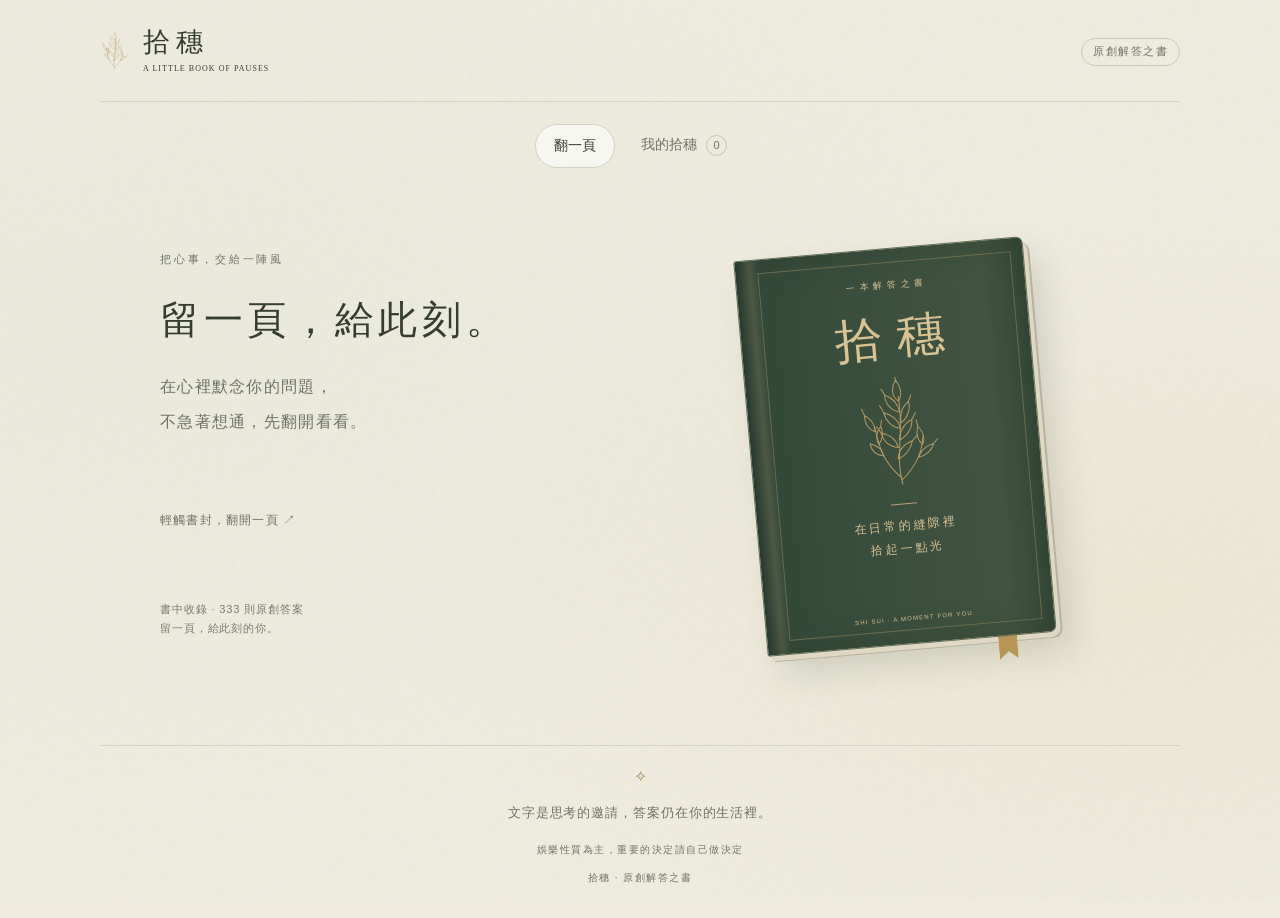
==== docs/index.html @ 4571f307 "Adjust footer reminder wording and place site credit last" ====
<!doctype html>
<html lang="zh-Hant-TW"><head><meta charset="utf-8"><meta name="viewport" content="width=device-width,initial-scale=1,viewport-fit=cover"><meta name="theme-color" content="#efecdf"><meta name="description" content="拾穗，一本留給此刻的解答之書。"><title>拾穗｜留一頁，給此刻</title><link rel="icon" href="wheat.svg" type="image/svg+xml"><link rel="stylesheet" href="style.css?v=1.0.0"><script defer src="engine.js"></script><script defer src="app.js?v=1.0.0"></script></head>
<body>
<header><a class="brand" href="#read" aria-label="拾穗首頁"><img src="wheat.svg" alt="" width="29" height="42"><span>拾穗<small>A LITTLE BOOK OF PAUSES</small></span></a><span class="edition">原創解答之書</span></header>
<nav aria-label="主要導覽"><a href="#read" id="nav-read" aria-current="page">翻一頁</a><a href="#saved" id="nav-saved">我的拾穗 <span id="saved-count">0</span></a></nav>
<main id="main">
<section id="read-view" aria-labelledby="intro-title">
<div class="intro"><span class="eyebrow">把心事，交給一陣風</span><h1 id="intro-title">留一頁，給此刻。</h1><p>在心裡默念你的問題，<br>不急著想通，先翻開看看。</p></div>
<div id="load-error" class="notice" role="alert" hidden><p id="error-text"></p><button id="retry" class="text-button">重新讀取答案</button></div>
<div class="book-stage">
<button id="book" class="book" aria-label="翻開拾穗，隨機閱讀一頁" disabled><span class="cover"><span class="book-top">一 本 解 答 之 書</span><span class="book-title">拾穗</span><img src="wheat.svg" class="cover-wheat" alt=""><span class="book-rule"></span><span class="book-sub">在日常的縫隙裡<br>拾起一點光</span><span class="book-bottom">SHI SUI · A MOMENT FOR YOU</span></span><span class="ribbon" aria-hidden="true"></span></button>
<article id="page" class="page" hidden aria-labelledby="answer"><div class="page-top"><span>拾穗 · 此刻的一頁</span><span id="page-number"></span></div><div class="answer-body"><img src="wheat.svg" alt="" class="page-wheat"><h2 id="answer" tabindex="-1"></h2><p class="whisper">先讀這一句，也留意心裡的回聲。</p></div><button id="expand" class="expand" aria-expanded="false" aria-controls="reflection">展開哲理 <span aria-hidden="true">＋</span></button><div id="reflection" class="reflection" hidden></div><div class="page-actions"><button id="favorite" class="save-button" aria-pressed="false">收藏這一頁</button><button id="again" class="primary">再次翻頁 <span aria-hidden="true">↗</span></button></div><span class="page-fold" aria-hidden="true"></span></article>
</div><p id="book-hint" class="hint">正在整理書頁…</p><p class="sample-label">書中收錄 · <span id="data-count">—</span> 則原創答案<br><small>留一頁，給此刻的你。</small></p>
</section>
<section id="saved-view" hidden aria-labelledby="saved-title"><div class="intro"><span class="eyebrow">那些想留下的話</span><h1 id="saved-title" tabindex="-1">我的拾穗</h1><p>有些句子，值得再讀一次。</p></div><p class="storage-note">收藏只存在這個瀏覽器；清除網站資料會使收藏遺失。<br>收藏會保留當時的文字，不隨答案庫更新而改寫。</p><div id="saved-list"></div></section>
</main>
<footer><span class="footer-grain" aria-hidden="true">✧</span><p>文字是思考的邀請，答案仍在你的生活裡。</p><small>娛樂性質為主，重要的決定請自己做決定</small><br><small>拾穗 · 原創解答之書</small></footer>
<div id="status" class="toast" role="status" aria-live="polite"></div><noscript>請啟用 JavaScript，才能翻頁與使用本機收藏。</noscript>
</body></html>
---- docs/style.css ----
:root{--paper:#efecdf;--ink:#343d30;--muted:#6e7364;--olive:#394a3b;--gold:#ab8951;--line:#d4d3c4;--white:#fbf9f1;color-scheme:light}*{box-sizing:border-box}body{margin:0;background:radial-gradient(ellipse at 12% 36%,#dfe4d550,transparent 55%),radial-gradient(ellipse at 90% 65%,#e6d7ad40,transparent 45%),var(--paper);color:var(--ink);font-family:-apple-system,BlinkMacSystemFont,"PingFang TC","Microsoft JhengHei",sans-serif;font-size:16px;line-height:1.8;-webkit-text-size-adjust:100%;min-height:100vh;min-height:100svh;padding:0 max(20px,env(safe-area-inset-right)) env(safe-area-inset-bottom) max(20px,env(safe-area-inset-left))}body:before{content:"";position:fixed;inset:0;pointer-events:none;opacity:.15;background-image:url("data:image/svg+xml,%3Csvg viewBox='0 0 180 180' xmlns='http://www.w3.org/2000/svg'%3E%3Cfilter id='n'%3E%3CfeTurbulence type='fractalNoise' baseFrequency='.65' numOctaves='3' stitchTiles='stitch'/%3E%3C/filter%3E%3Cpath fill='%236c654d' filter='url(%23n)' opacity='.2' d='M0 0h180v180H0z'/%3E%3C/svg%3E")}header{max-width:1080px;margin:auto;display:flex;justify-content:space-between;align-items:center;padding:25px 0 23px;border-bottom:1px solid var(--line);position:relative}.brand{display:flex;align-items:center;gap:14px;text-decoration:none;color:var(--ink)}.brand>span{font-family:"Songti TC","Noto Serif TC",serif;font-size:27px;letter-spacing:.23em;line-height:1.3}.brand small{display:block;font:8px/2.3 Georgia,serif;letter-spacing:.13em}.edition{font-size:11px;letter-spacing:.13em;color:var(--muted);border:1px solid #c9caba;padding:3px 11px;border-radius:20px}nav{display:flex;justify-content:center;gap:8px;margin:22px auto 0;position:relative}nav a{color:var(--muted);text-decoration:none;min-height:44px;padding:8px 18px;font-size:14px;border-radius:30px}nav a[aria-current="page"]{color:var(--ink);background:#fff9;border:1px solid #d0d2c4}#saved-count{font-size:11px;display:inline-grid;place-items:center;border:1px solid #bdc3b0;width:21px;height:21px;margin-left:5px;border-radius:50%}main{max-width:960px;margin:auto;position:relative}.intro{text-align:center;margin:40px 0 22px}.eyebrow{font-size:11px;letter-spacing:.25em;color:var(--muted)}h1{font-family:"Songti TC","Noto Serif TC",serif;font-size:clamp(29px,5vw,39px);font-weight:500;letter-spacing:.12em;margin:12px 0 14px}.intro p{font-size:14px;color:var(--muted);letter-spacing:.08em;margin:0}.book-stage{display:grid;place-items:center;perspective:1300px;padding:16px 0 22px;min-width:0}button{font:inherit;cursor:pointer;-webkit-tap-highlight-color:transparent;touch-action:manipulation}button:disabled{cursor:wait}button:focus-visible,a:focus-visible{outline:3px solid var(--gold);outline-offset:5px}.book{display:block;width:264px;height:360px;position:relative;border:0;padding:0;border-radius:3px 9px 9px 3px;background:#d7ceb6;box-shadow:4px 5px 0 #e0d8c3,6px 6px 0 #b8b29e,15px 20px 35px #343d3028;transform:rotate(-5deg);transition:transform .35s ease,box-shadow .35s ease;color:#d9c393;text-align:center;isolation:isolate}.cover{display:flex;align-items:center;flex-direction:column;height:100%;background:linear-gradient(90deg,#283d32 0%,#4f5d46 5%,#344a39 8%,#405440 85%,#354a38);border:1px solid #637158;border-radius:3px 7px 7px 3px;padding:24px 25px 19px 33px;box-shadow:inset 0 0 40px #0002;position:relative;z-index:1}.cover:after{content:"";position:absolute;inset:13px 12px 13px 22px;border:1px solid #b69e6b65;pointer-events:none}.book-top{font-size:9px;letter-spacing:.12em}.book-title{font-family:"Songti TC",serif;font-size:43px;font-weight:400;letter-spacing:.3em;padding-left:.3em;margin:9px 0 0;line-height:1.5}.cover-wheat{width:72px;height:98px;display:block;margin:3px auto 6px}.book-rule{width:26px;border-top:1px solid #b8a078;margin:5px auto 10px}.book-sub{font-family:"Songti TC",serif;font-size:12px;line-height:1.9;letter-spacing:.23em}.book-bottom{font-size:6px;letter-spacing:.2em;margin-top:auto;padding-top:10px}.ribbon{position:absolute;right:40px;top:98%;height:31px;width:19px;background:#b89455;clip-path:polygon(0 0,100% 0,100% 100%,50% 75%,0 100%);z-index:-1}.book:active{transform:rotate(-2deg) translateY(3px)}@media(hover:hover){.book:hover{transform:rotate(-2deg) translateY(-5px);box-shadow:4px 5px 0 #e0d8c3,6px 6px 0 #b8b29e,15px 26px 40px #343d3033}}.hint{text-align:center;color:var(--muted);font-size:12px;letter-spacing:.1em;margin:16px 0}.sample-label{text-align:center;font-size:11px;letter-spacing:.08em;color:#767b6c;margin-top:23px}.sample-label small{font-size:11px}footer{max-width:1080px;margin:40px auto 0;padding:17px 0 27px;border-top:1px solid var(--line);text-align:center;color:var(--muted);position:relative}footer p{font-family:"Songti TC",serif;font-size:13px;letter-spacing:.07em;margin:9px 0}footer small{font-size:10px;letter-spacing:.15em}.footer-grain{color:var(--gold)}.page{width:min(100%,540px);background:linear-gradient(90deg,#ddd8c44a,#fff9ed 5%,var(--white) 50%,#f1eddf);border:1px solid #d6cdb6;border-radius:3px 9px 9px 3px;padding:25px 30px 33px;box-shadow:3px 4px 0 #e8e2d0,5px 6px 0 #cfc8b5,8px 20px 35px #333b3014;position:relative;overflow-wrap:anywhere}.page-top{display:flex;justify-content:space-between;border-bottom:1px solid #dad3bf;padding-bottom:15px;font-size:10px;letter-spacing:.12em;color:#85806c}.page-wheat{height:58px;width:43px;opacity:.8}.answer-body{text-align:center;padding:25px 3px 12px}h2#answer{font-family:"Songti TC","Noto Serif TC",serif;font-weight:500;font-size:clamp(25px,5.4vw,33px);letter-spacing:.06em;line-height:1.7;margin:17px 0 24px;white-space:pre-wrap;outline:none}.whisper{font-size:11px;color:#7b7f70;margin-bottom:18px}.expand{display:flex;justify-content:space-between;width:100%;background:none;border:0;border-top:1px solid var(--line);border-bottom:1px solid var(--line);padding:13px 0;color:var(--ink);font-size:14px;min-height:48px}.expand span{color:var(--gold)}.reflection{font-family:"Songti TC",serif;font-size:17px;line-height:2.1;padding:21px 2px 8px;white-space:pre-wrap}.page-actions{display:flex;gap:10px;margin-top:24px}button.primary,.save-button,.text-button{min-height:46px;border-radius:5px;font-size:13px;padding:11px 17px;letter-spacing:.04em}.primary{background:var(--olive);color:#faf8ed;border:1px solid var(--olive)}.save-button{background:transparent;border:1px solid #bdc3ae;color:var(--ink);flex:1}.save-button[aria-pressed=true]{background:#e6eadc}.primary{flex:1}.primary:disabled{opacity:.6}.page-fold{position:absolute;right:0;top:0;border-top:19px solid #e5e0cf;border-left:19px solid transparent}.notice{border:1px solid #bbaa8c;background:#fff8e8;max-width:540px;margin:20px auto;padding:18px;text-align:center;font-size:14px}.text-button{color:var(--ink);background:#fff9;border:1px solid var(--line)}.storage-note{font-size:12px;color:var(--muted);text-align:center;margin:25px auto;max-width:540px}.saved-card{background:#f9f7ee;border:1px solid #d7d7c7;border-radius:5px;padding:20px 24px;margin-bottom:15px;overflow-wrap:anywhere}.saved-card h2{font-family:"Songti TC",serif;font-weight:500;font-size:22px;line-height:1.7;margin:8px 0}.saved-card p{font-family:"Songti TC",serif;margin:12px 0;white-space:pre-wrap}.saved-card small{font-size:11px;color:var(--muted)}.saved-card .row{display:flex;gap:12px;align-items:center;justify-content:space-between;margin-top:18px}.saved-card button{font-size:12px;padding:8px 10px;min-height:44px;background:transparent;border:1px solid #c3c8b7;border-radius:4px;color:var(--ink)}#saved-list{max-width:600px;margin:auto}.empty{text-align:center;border:1px dashed #c0c6b2;border-radius:7px;padding:35px 16px}.empty img{height:75px}.empty p{color:var(--muted);font-size:14px}.empty a{display:inline-block;color:var(--ink);padding:10px 18px;min-height:44px}.toast{position:fixed;bottom:max(20px,env(safe-area-inset-bottom));left:50%;transform:translateX(-50%);width:max-content;max-width:calc(100% - 32px);background:var(--ink);color:#fffdf4;border-radius:7px;box-shadow:0 4px 20px #0002;text-align:center;font-size:13px;z-index:20;padding:10px 18px;pointer-events:none}.toast:empty{display:none}[hidden]{display:none!important}.turning{animation:turn .46s ease both;pointer-events:none}@keyframes turn{0%{opacity:.4;transform:perspective(1200px) rotateY(-12deg) translateX(-8px)}100%{opacity:1;transform:perspective(1200px) rotateY(0) translateX(0)}}@media(min-width:850px){#read-view{display:grid;grid-template-columns:1fr 1fr;align-items:center;column-gap:60px;padding:55px 0 20px}.intro{text-align:left}#read-view .intro{grid-column:1;grid-row:1;margin:0 0 30px}#read-view .intro p{font-size:16px;line-height:2.2}#read-view .book-stage{grid-column:2;grid-row:1 / span 3;padding:25px 15px}.book{width:290px;height:397px}.cover{padding-top:28px}.cover-wheat{height:116px;width:85px}.book-title{font-size:48px}#book-hint{grid-column:1;text-align:left;margin:0}#read-view .sample-label{grid-column:1;text-align:left;margin-top:28px}#load-error{grid-column:1;grid-row:4}#saved-view .intro{text-align:center}footer{margin-top:55px}}@media(max-width:380px){body{padding-left:16px;padding-right:16px}.page{padding:20px}.edition{font-size:10px;padding:3px 8px}.brand small{font-size:7px}.book{width:245px;height:343px}.cover{padding-top:21px}.cover-wheat{height:88px}.intro{margin-top:30px}.page-actions{gap:8px}.page-actions button{padding:10px}}@media(prefers-reduced-motion:reduce){*,*:before,*:after{animation:none!important;transition:none!important}.book:hover{transform:rotate(-5deg)}}

.save-button{white-space:nowrap}
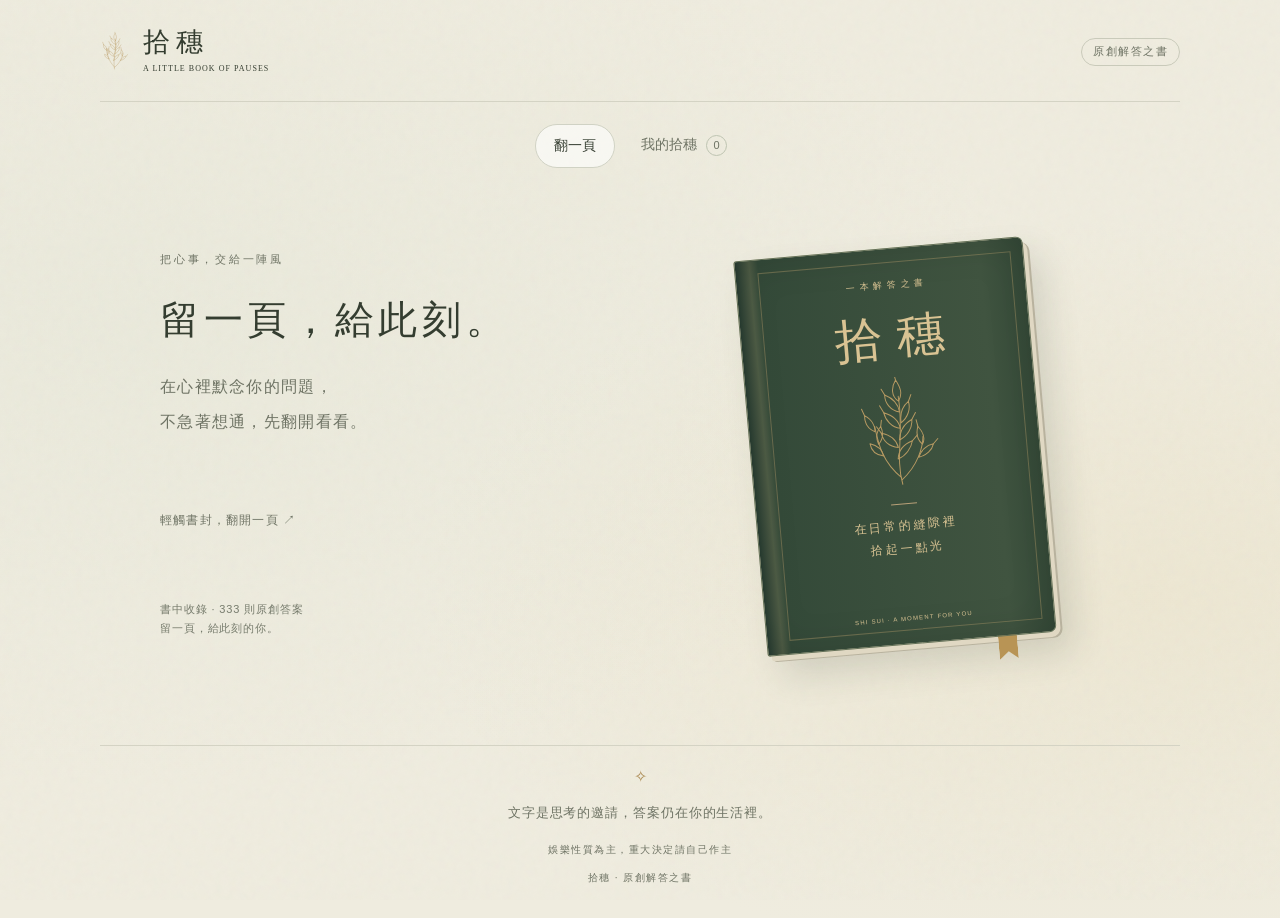
==== commit f6a714d2: "Refine footer wording about important decisions" ====
--- a/docs/index.html
+++ b/docs/index.html
@@ -14,6 +14,6 @@
 </section>
 <section id="saved-view" hidden aria-labelledby="saved-title"><div class="intro"><span class="eyebrow">那些想留下的話</span><h1 id="saved-title" tabindex="-1">我的拾穗</h1><p>有些句子，值得再讀一次。</p></div><p class="storage-note">收藏只存在這個瀏覽器；清除網站資料會使收藏遺失。<br>收藏會保留當時的文字，不隨答案庫更新而改寫。</p><div id="saved-list"></div></section>
 </main>
-<footer><span class="footer-grain" aria-hidden="true">✧</span><p>文字是思考的邀請，答案仍在你的生活裡。</p><small>娛樂性質為主，重要的決定請自己做決定</small><br><small>拾穗 · 原創解答之書</small></footer>
+<footer><span class="footer-grain" aria-hidden="true">✧</span><p>文字是思考的邀請，答案仍在你的生活裡。</p><small>娛樂性質為主，重大決定請自己作主</small><br><small>拾穗 · 原創解答之書</small></footer>
 <div id="status" class="toast" role="status" aria-live="polite"></div><noscript>請啟用 JavaScript，才能翻頁與使用本機收藏。</noscript>
 </body></html>
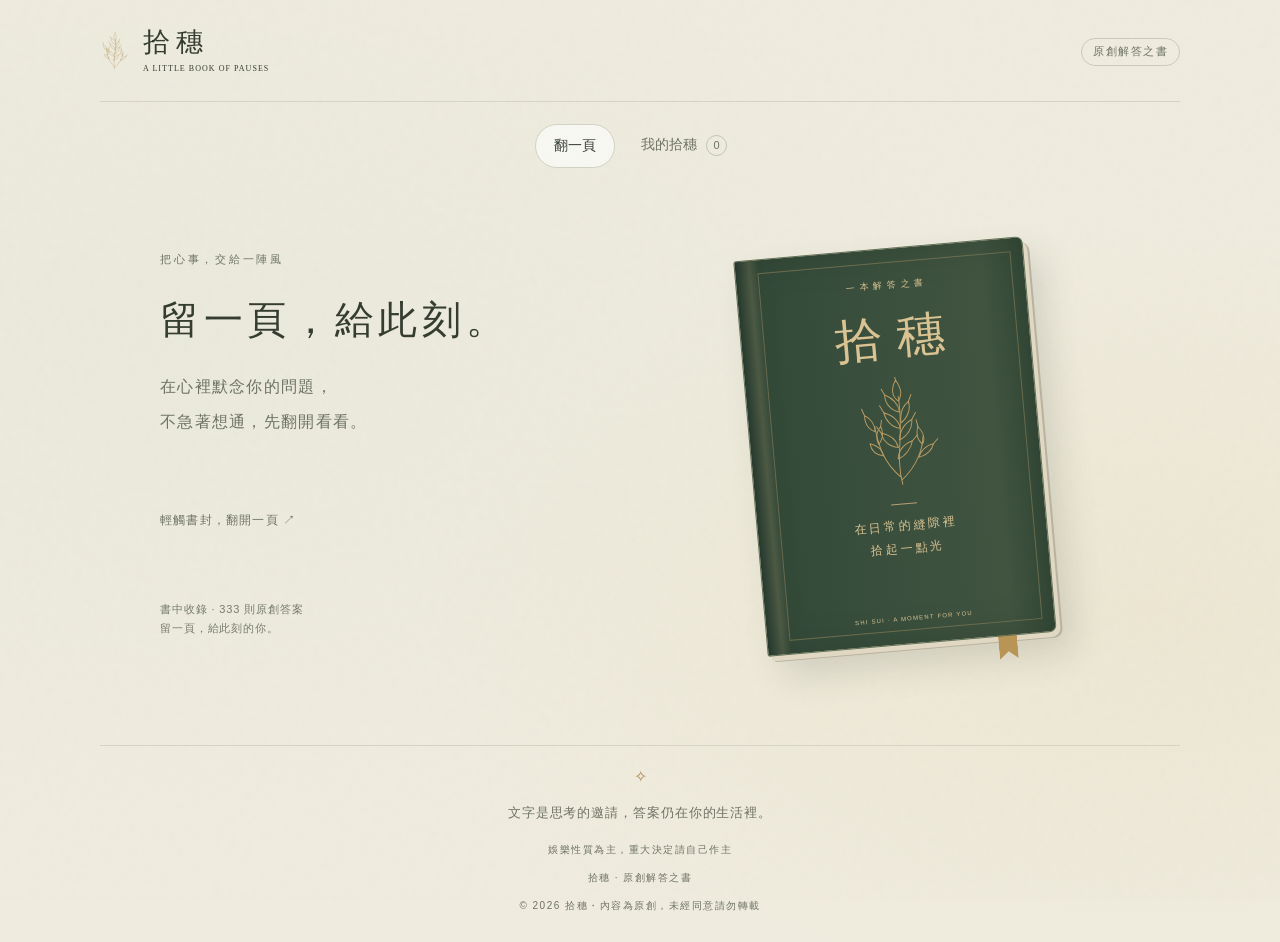
==== commit 61972ebc: "Add a copyright notice to the footer and README Co-Authored-By: Claude Opus 5.5 <noreply@anthropic.c" ====
--- a/docs/index.html
+++ b/docs/index.html
@@ -14,6 +14,7 @@
 </section>
 <section id="saved-view" hidden aria-labelledby="saved-title"><div class="intro"><span class="eyebrow">那些想留下的話</span><h1 id="saved-title" tabindex="-1">我的拾穗</h1><p>有些句子，值得再讀一次。</p></div><p class="storage-note">收藏只存在這個瀏覽器；清除網站資料會使收藏遺失。<br>收藏會保留當時的文字，不隨答案庫更新而改寫。</p><div id="saved-list"></div></section>
 </main>
-<footer><span class="footer-grain" aria-hidden="true">✧</span><p>文字是思考的邀請，答案仍在你的生活裡。</p><small>娛樂性質為主，重大決定請自己作主</small><br><small>拾穗 · 原創解答之書</small></footer>
+<footer><span class="footer-grain" aria-hidden="true">✧</span><p>文字是思考的邀請，答案仍在你的生活裡。</p><small>娛樂性質為主，重大決定請自己作主</small><br><small>拾穗 · 原創解答之書</small><small id="usage" class="usage" hidden></small><small class="copyright">© 2026 拾穗・內容為原創，未經同意請勿轉載</small></footer>
 <div id="status" class="toast" role="status" aria-live="polite"></div><noscript>請啟用 JavaScript，才能翻頁與使用本機收藏。</noscript>
+<script data-goatcounter="https://imqingstone.goatcounter.com/count" async src="https://gc.zgo.at/count.js"></script>
 </body></html>
--- a/docs/style.css
+++ b/docs/style.css
@@ -1,3 +1,4 @@
 :root{--paper:#efecdf;--ink:#343d30;--muted:#6e7364;--olive:#394a3b;--gold:#ab8951;--line:#d4d3c4;--white:#fbf9f1;color-scheme:light}*{box-sizing:border-box}body{margin:0;background:radial-gradient(ellipse at 12% 36%,#dfe4d550,transparent 55%),radial-gradient(ellipse at 90% 65%,#e6d7ad40,transparent 45%),var(--paper);color:var(--ink);font-family:-apple-system,BlinkMacSystemFont,"PingFang TC","Microsoft JhengHei",sans-serif;font-size:16px;line-height:1.8;-webkit-text-size-adjust:100%;min-height:100vh;min-height:100svh;padding:0 max(20px,env(safe-area-inset-right)) env(safe-area-inset-bottom) max(20px,env(safe-area-inset-left))}body:before{content:"";position:fixed;inset:0;pointer-events:none;opacity:.15;background-image:url("data:image/svg+xml,%3Csvg viewBox='0 0 180 180' xmlns='http://www.w3.org/2000/svg'%3E%3Cfilter id='n'%3E%3CfeTurbulence type='fractalNoise' baseFrequency='.65' numOctaves='3' stitchTiles='stitch'/%3E%3C/filter%3E%3Cpath fill='%236c654d' filter='url(%23n)' opacity='.2' d='M0 0h180v180H0z'/%3E%3C/svg%3E")}header{max-width:1080px;margin:auto;display:flex;justify-content:space-between;align-items:center;padding:25px 0 23px;border-bottom:1px solid var(--line);position:relative}.brand{display:flex;align-items:center;gap:14px;text-decoration:none;color:var(--ink)}.brand>span{font-family:"Songti TC","Noto Serif TC",serif;font-size:27px;letter-spacing:.23em;line-height:1.3}.brand small{display:block;font:8px/2.3 Georgia,serif;letter-spacing:.13em}.edition{font-size:11px;letter-spacing:.13em;color:var(--muted);border:1px solid #c9caba;padding:3px 11px;border-radius:20px}nav{display:flex;justify-content:center;gap:8px;margin:22px auto 0;position:relative}nav a{color:var(--muted);text-decoration:none;min-height:44px;padding:8px 18px;font-size:14px;border-radius:30px}nav a[aria-current="page"]{color:var(--ink);background:#fff9;border:1px solid #d0d2c4}#saved-count{font-size:11px;display:inline-grid;place-items:center;border:1px solid #bdc3b0;width:21px;height:21px;margin-left:5px;border-radius:50%}main{max-width:960px;margin:auto;position:relative}.intro{text-align:center;margin:40px 0 22px}.eyebrow{font-size:11px;letter-spacing:.25em;color:var(--muted)}h1{font-family:"Songti TC","Noto Serif TC",serif;font-size:clamp(29px,5vw,39px);font-weight:500;letter-spacing:.12em;margin:12px 0 14px}.intro p{font-size:14px;color:var(--muted);letter-spacing:.08em;margin:0}.book-stage{display:grid;place-items:center;perspective:1300px;padding:16px 0 22px;min-width:0}button{font:inherit;cursor:pointer;-webkit-tap-highlight-color:transparent;touch-action:manipulation}button:disabled{cursor:wait}button:focus-visible,a:focus-visible{outline:3px solid var(--gold);outline-offset:5px}.book{display:block;width:264px;height:360px;position:relative;border:0;padding:0;border-radius:3px 9px 9px 3px;background:#d7ceb6;box-shadow:4px 5px 0 #e0d8c3,6px 6px 0 #b8b29e,15px 20px 35px #343d3028;transform:rotate(-5deg);transition:transform .35s ease,box-shadow .35s ease;color:#d9c393;text-align:center;isolation:isolate}.cover{display:flex;align-items:center;flex-direction:column;height:100%;background:linear-gradient(90deg,#283d32 0%,#4f5d46 5%,#344a39 8%,#405440 85%,#354a38);border:1px solid #637158;border-radius:3px 7px 7px 3px;padding:24px 25px 19px 33px;box-shadow:inset 0 0 40px #0002;position:relative;z-index:1}.cover:after{content:"";position:absolute;inset:13px 12px 13px 22px;border:1px solid #b69e6b65;pointer-events:none}.book-top{font-size:9px;letter-spacing:.12em}.book-title{font-family:"Songti TC",serif;font-size:43px;font-weight:400;letter-spacing:.3em;padding-left:.3em;margin:9px 0 0;line-height:1.5}.cover-wheat{width:72px;height:98px;display:block;margin:3px auto 6px}.book-rule{width:26px;border-top:1px solid #b8a078;margin:5px auto 10px}.book-sub{font-family:"Songti TC",serif;font-size:12px;line-height:1.9;letter-spacing:.23em}.book-bottom{font-size:6px;letter-spacing:.2em;margin-top:auto;padding-top:10px}.ribbon{position:absolute;right:40px;top:98%;height:31px;width:19px;background:#b89455;clip-path:polygon(0 0,100% 0,100% 100%,50% 75%,0 100%);z-index:-1}.book:active{transform:rotate(-2deg) translateY(3px)}@media(hover:hover){.book:hover{transform:rotate(-2deg) translateY(-5px);box-shadow:4px 5px 0 #e0d8c3,6px 6px 0 #b8b29e,15px 26px 40px #343d3033}}.hint{text-align:center;color:var(--muted);font-size:12px;letter-spacing:.1em;margin:16px 0}.sample-label{text-align:center;font-size:11px;letter-spacing:.08em;color:#767b6c;margin-top:23px}.sample-label small{font-size:11px}footer{max-width:1080px;margin:40px auto 0;padding:17px 0 27px;border-top:1px solid var(--line);text-align:center;color:var(--muted);position:relative}footer p{font-family:"Songti TC",serif;font-size:13px;letter-spacing:.07em;margin:9px 0}footer small{font-size:10px;letter-spacing:.15em}.footer-grain{color:var(--gold)}.page{width:min(100%,540px);background:linear-gradient(90deg,#ddd8c44a,#fff9ed 5%,var(--white) 50%,#f1eddf);border:1px solid #d6cdb6;border-radius:3px 9px 9px 3px;padding:25px 30px 33px;box-shadow:3px 4px 0 #e8e2d0,5px 6px 0 #cfc8b5,8px 20px 35px #333b3014;position:relative;overflow-wrap:anywhere}.page-top{display:flex;justify-content:space-between;border-bottom:1px solid #dad3bf;padding-bottom:15px;font-size:10px;letter-spacing:.12em;color:#85806c}.page-wheat{height:58px;width:43px;opacity:.8}.answer-body{text-align:center;padding:25px 3px 12px}h2#answer{font-family:"Songti TC","Noto Serif TC",serif;font-weight:500;font-size:clamp(25px,5.4vw,33px);letter-spacing:.06em;line-height:1.7;margin:17px 0 24px;white-space:pre-wrap;outline:none}.whisper{font-size:11px;color:#7b7f70;margin-bottom:18px}.expand{display:flex;justify-content:space-between;width:100%;background:none;border:0;border-top:1px solid var(--line);border-bottom:1px solid var(--line);padding:13px 0;color:var(--ink);font-size:14px;min-height:48px}.expand span{color:var(--gold)}.reflection{font-family:"Songti TC",serif;font-size:17px;line-height:2.1;padding:21px 2px 8px;white-space:pre-wrap}.page-actions{display:flex;gap:10px;margin-top:24px}button.primary,.save-button,.text-button{min-height:46px;border-radius:5px;font-size:13px;padding:11px 17px;letter-spacing:.04em}.primary{background:var(--olive);color:#faf8ed;border:1px solid var(--olive)}.save-button{background:transparent;border:1px solid #bdc3ae;color:var(--ink);flex:1}.save-button[aria-pressed=true]{background:#e6eadc}.primary{flex:1}.primary:disabled{opacity:.6}.page-fold{position:absolute;right:0;top:0;border-top:19px solid #e5e0cf;border-left:19px solid transparent}.notice{border:1px solid #bbaa8c;background:#fff8e8;max-width:540px;margin:20px auto;padding:18px;text-align:center;font-size:14px}.text-button{color:var(--ink);background:#fff9;border:1px solid var(--line)}.storage-note{font-size:12px;color:var(--muted);text-align:center;margin:25px auto;max-width:540px}.saved-card{background:#f9f7ee;border:1px solid #d7d7c7;border-radius:5px;padding:20px 24px;margin-bottom:15px;overflow-wrap:anywhere}.saved-card h2{font-family:"Songti TC",serif;font-weight:500;font-size:22px;line-height:1.7;margin:8px 0}.saved-card p{font-family:"Songti TC",serif;margin:12px 0;white-space:pre-wrap}.saved-card small{font-size:11px;color:var(--muted)}.saved-card .row{display:flex;gap:12px;align-items:center;justify-content:space-between;margin-top:18px}.saved-card button{font-size:12px;padding:8px 10px;min-height:44px;background:transparent;border:1px solid #c3c8b7;border-radius:4px;color:var(--ink)}#saved-list{max-width:600px;margin:auto}.empty{text-align:center;border:1px dashed #c0c6b2;border-radius:7px;padding:35px 16px}.empty img{height:75px}.empty p{color:var(--muted);font-size:14px}.empty a{display:inline-block;color:var(--ink);padding:10px 18px;min-height:44px}.toast{position:fixed;bottom:max(20px,env(safe-area-inset-bottom));left:50%;transform:translateX(-50%);width:max-content;max-width:calc(100% - 32px);background:var(--ink);color:#fffdf4;border-radius:7px;box-shadow:0 4px 20px #0002;text-align:center;font-size:13px;z-index:20;padding:10px 18px;pointer-events:none}.toast:empty{display:none}[hidden]{display:none!important}.turning{animation:turn .46s ease both;pointer-events:none}@keyframes turn{0%{opacity:.4;transform:perspective(1200px) rotateY(-12deg) translateX(-8px)}100%{opacity:1;transform:perspective(1200px) rotateY(0) translateX(0)}}@media(min-width:850px){#read-view{display:grid;grid-template-columns:1fr 1fr;align-items:center;column-gap:60px;padding:55px 0 20px}.intro{text-align:left}#read-view .intro{grid-column:1;grid-row:1;margin:0 0 30px}#read-view .intro p{font-size:16px;line-height:2.2}#read-view .book-stage{grid-column:2;grid-row:1 / span 3;padding:25px 15px}.book{width:290px;height:397px}.cover{padding-top:28px}.cover-wheat{height:116px;width:85px}.book-title{font-size:48px}#book-hint{grid-column:1;text-align:left;margin:0}#read-view .sample-label{grid-column:1;text-align:left;margin-top:28px}#load-error{grid-column:1;grid-row:4}#saved-view .intro{text-align:center}footer{margin-top:55px}}@media(max-width:380px){body{padding-left:16px;padding-right:16px}.page{padding:20px}.edition{font-size:10px;padding:3px 8px}.brand small{font-size:7px}.book{width:245px;height:343px}.cover{padding-top:21px}.cover-wheat{height:88px}.intro{margin-top:30px}.page-actions{gap:8px}.page-actions button{padding:10px}}@media(prefers-reduced-motion:reduce){*,*:before,*:after{animation:none!important;transition:none!important}.book:hover{transform:rotate(-5deg)}}
 
 .save-button{white-space:nowrap}
+.usage{display:block;margin-top:6px;font-size:12px;letter-spacing:1px}.usage[hidden]{display:none}.copyright{display:block;margin-top:6px}
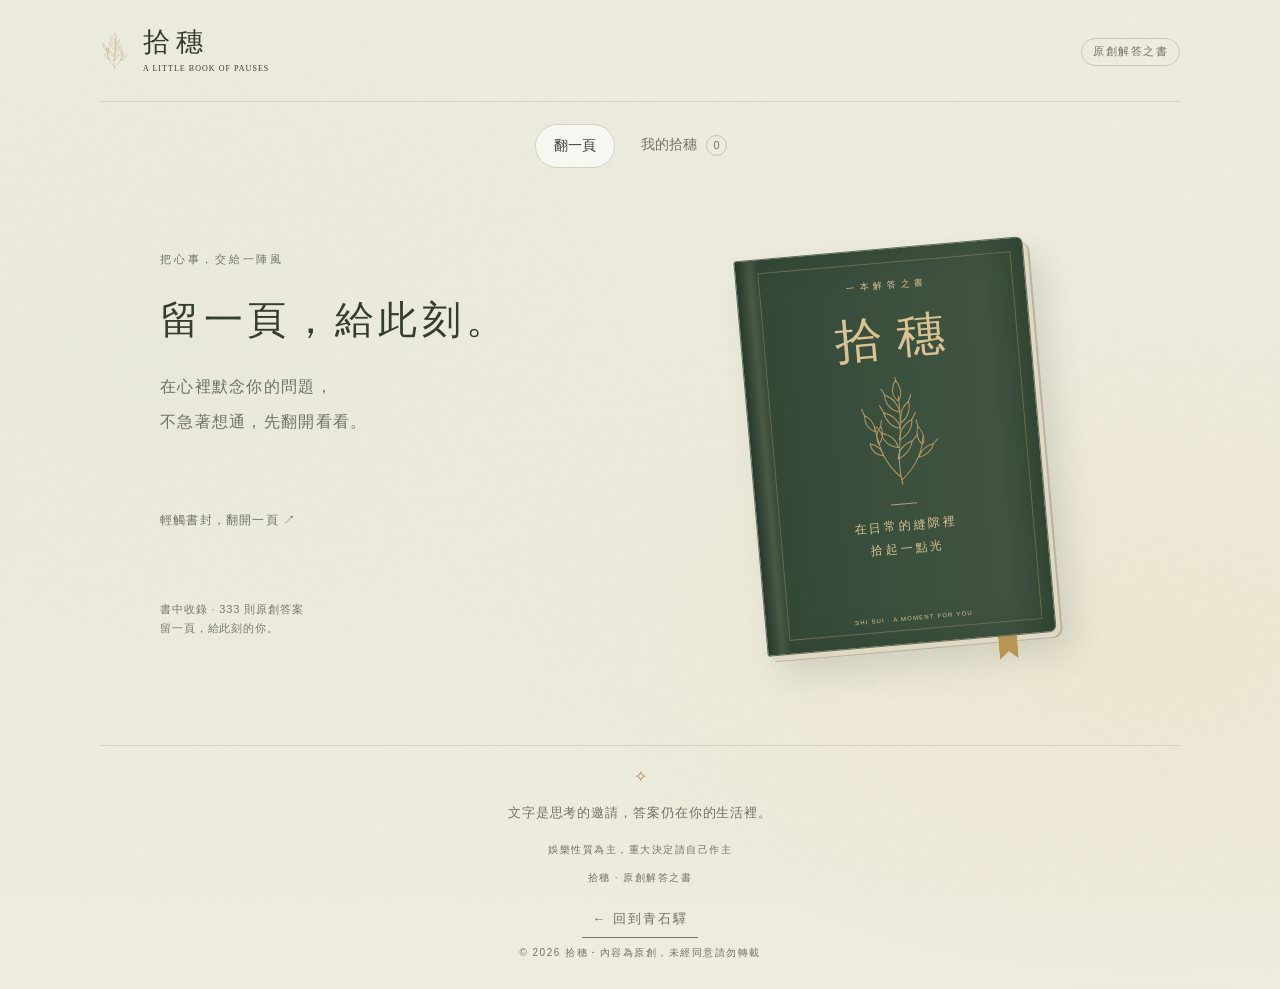
==== commit cd1929de: "頁尾加上回到青石驛的連結 Co-Authored-By: Claude Opus 5.5 <noreply@anthropic.com> Claude-Session: https://claude." ====
--- a/docs/index.html
+++ b/docs/index.html
@@ -1,5 +1,5 @@
 <!doctype html>
-<html lang="zh-Hant-TW"><head><meta charset="utf-8"><meta name="viewport" content="width=device-width,initial-scale=1,viewport-fit=cover"><meta name="theme-color" content="#efecdf"><meta name="description" content="拾穗，一本留給此刻的解答之書。"><title>拾穗｜留一頁，給此刻</title><link rel="icon" href="wheat.svg" type="image/svg+xml"><link rel="stylesheet" href="style.css?v=1.0.0"><script defer src="engine.js"></script><script defer src="app.js?v=1.0.0"></script></head>
+<html lang="zh-Hant-TW"><head><meta charset="utf-8"><meta name="viewport" content="width=device-width,initial-scale=1,viewport-fit=cover"><meta name="theme-color" content="#efecdf"><meta name="description" content="拾穗，一本留給此刻的解答之書。"><title>拾穗｜留一頁，給此刻</title><link rel="icon" href="wheat.svg" type="image/svg+xml"><link rel="stylesheet" href="style.css?v=1.0.0"><script defer src="engine.js"></script><script defer src="app.js?v=1.0.0"></script><link rel="apple-touch-icon" href="apple-touch-icon.png"><meta name="apple-mobile-web-app-title" content="拾穗"></head>
 <body>
 <header><a class="brand" href="#read" aria-label="拾穗首頁"><img src="wheat.svg" alt="" width="29" height="42"><span>拾穗<small>A LITTLE BOOK OF PAUSES</small></span></a><span class="edition">原創解答之書</span></header>
 <nav aria-label="主要導覽"><a href="#read" id="nav-read" aria-current="page">翻一頁</a><a href="#saved" id="nav-saved">我的拾穗 <span id="saved-count">0</span></a></nav>
@@ -14,7 +14,7 @@
 </section>
 <section id="saved-view" hidden aria-labelledby="saved-title"><div class="intro"><span class="eyebrow">那些想留下的話</span><h1 id="saved-title" tabindex="-1">我的拾穗</h1><p>有些句子，值得再讀一次。</p></div><p class="storage-note">收藏只存在這個瀏覽器；清除網站資料會使收藏遺失。<br>收藏會保留當時的文字，不隨答案庫更新而改寫。</p><div id="saved-list"></div></section>
 </main>
-<footer><span class="footer-grain" aria-hidden="true">✧</span><p>文字是思考的邀請，答案仍在你的生活裡。</p><small>娛樂性質為主，重大決定請自己作主</small><br><small>拾穗 · 原創解答之書</small><small id="usage" class="usage" hidden></small><small class="copyright">© 2026 拾穗・內容為原創，未經同意請勿轉載</small></footer>
+<footer><span class="footer-grain" aria-hidden="true">✧</span><p>文字是思考的邀請，答案仍在你的生活裡。</p><small>娛樂性質為主，重大決定請自己作主</small><br><small>拾穗 · 原創解答之書</small><small id="usage" class="usage" hidden></small><a class="home-link" href="https://imqingstone.github.io/">← 回到青石驛</a><small class="copyright">© 2026 拾穗・內容為原創，未經同意請勿轉載</small></footer>
 <div id="status" class="toast" role="status" aria-live="polite"></div><noscript>請啟用 JavaScript，才能翻頁與使用本機收藏。</noscript>
 <script data-goatcounter="https://imqingstone.goatcounter.com/count" async src="https://gc.zgo.at/count.js"></script>
 </body></html>
--- a/docs/style.css
+++ b/docs/style.css
@@ -1,4 +1,6 @@
 :root{--paper:#efecdf;--ink:#343d30;--muted:#6e7364;--olive:#394a3b;--gold:#ab8951;--line:#d4d3c4;--white:#fbf9f1;color-scheme:light}*{box-sizing:border-box}body{margin:0;background:radial-gradient(ellipse at 12% 36%,#dfe4d550,transparent 55%),radial-gradient(ellipse at 90% 65%,#e6d7ad40,transparent 45%),var(--paper);color:var(--ink);font-family:-apple-system,BlinkMacSystemFont,"PingFang TC","Microsoft JhengHei",sans-serif;font-size:16px;line-height:1.8;-webkit-text-size-adjust:100%;min-height:100vh;min-height:100svh;padding:0 max(20px,env(safe-area-inset-right)) env(safe-area-inset-bottom) max(20px,env(safe-area-inset-left))}body:before{content:"";position:fixed;inset:0;pointer-events:none;opacity:.15;background-image:url("data:image/svg+xml,%3Csvg viewBox='0 0 180 180' xmlns='http://www.w3.org/2000/svg'%3E%3Cfilter id='n'%3E%3CfeTurbulence type='fractalNoise' baseFrequency='.65' numOctaves='3' stitchTiles='stitch'/%3E%3C/filter%3E%3Cpath fill='%236c654d' filter='url(%23n)' opacity='.2' d='M0 0h180v180H0z'/%3E%3C/svg%3E")}header{max-width:1080px;margin:auto;display:flex;justify-content:space-between;align-items:center;padding:25px 0 23px;border-bottom:1px solid var(--line);position:relative}.brand{display:flex;align-items:center;gap:14px;text-decoration:none;color:var(--ink)}.brand>span{font-family:"Songti TC","Noto Serif TC",serif;font-size:27px;letter-spacing:.23em;line-height:1.3}.brand small{display:block;font:8px/2.3 Georgia,serif;letter-spacing:.13em}.edition{font-size:11px;letter-spacing:.13em;color:var(--muted);border:1px solid #c9caba;padding:3px 11px;border-radius:20px}nav{display:flex;justify-content:center;gap:8px;margin:22px auto 0;position:relative}nav a{color:var(--muted);text-decoration:none;min-height:44px;padding:8px 18px;font-size:14px;border-radius:30px}nav a[aria-current="page"]{color:var(--ink);background:#fff9;border:1px solid #d0d2c4}#saved-count{font-size:11px;display:inline-grid;place-items:center;border:1px solid #bdc3b0;width:21px;height:21px;margin-left:5px;border-radius:50%}main{max-width:960px;margin:auto;position:relative}.intro{text-align:center;margin:40px 0 22px}.eyebrow{font-size:11px;letter-spacing:.25em;color:var(--muted)}h1{font-family:"Songti TC","Noto Serif TC",serif;font-size:clamp(29px,5vw,39px);font-weight:500;letter-spacing:.12em;margin:12px 0 14px}.intro p{font-size:14px;color:var(--muted);letter-spacing:.08em;margin:0}.book-stage{display:grid;place-items:center;perspective:1300px;padding:16px 0 22px;min-width:0}button{font:inherit;cursor:pointer;-webkit-tap-highlight-color:transparent;touch-action:manipulation}button:disabled{cursor:wait}button:focus-visible,a:focus-visible{outline:3px solid var(--gold);outline-offset:5px}.book{display:block;width:264px;height:360px;position:relative;border:0;padding:0;border-radius:3px 9px 9px 3px;background:#d7ceb6;box-shadow:4px 5px 0 #e0d8c3,6px 6px 0 #b8b29e,15px 20px 35px #343d3028;transform:rotate(-5deg);transition:transform .35s ease,box-shadow .35s ease;color:#d9c393;text-align:center;isolation:isolate}.cover{display:flex;align-items:center;flex-direction:column;height:100%;background:linear-gradient(90deg,#283d32 0%,#4f5d46 5%,#344a39 8%,#405440 85%,#354a38);border:1px solid #637158;border-radius:3px 7px 7px 3px;padding:24px 25px 19px 33px;box-shadow:inset 0 0 40px #0002;position:relative;z-index:1}.cover:after{content:"";position:absolute;inset:13px 12px 13px 22px;border:1px solid #b69e6b65;pointer-events:none}.book-top{font-size:9px;letter-spacing:.12em}.book-title{font-family:"Songti TC",serif;font-size:43px;font-weight:400;letter-spacing:.3em;padding-left:.3em;margin:9px 0 0;line-height:1.5}.cover-wheat{width:72px;height:98px;display:block;margin:3px auto 6px}.book-rule{width:26px;border-top:1px solid #b8a078;margin:5px auto 10px}.book-sub{font-family:"Songti TC",serif;font-size:12px;line-height:1.9;letter-spacing:.23em}.book-bottom{font-size:6px;letter-spacing:.2em;margin-top:auto;padding-top:10px}.ribbon{position:absolute;right:40px;top:98%;height:31px;width:19px;background:#b89455;clip-path:polygon(0 0,100% 0,100% 100%,50% 75%,0 100%);z-index:-1}.book:active{transform:rotate(-2deg) translateY(3px)}@media(hover:hover){.book:hover{transform:rotate(-2deg) translateY(-5px);box-shadow:4px 5px 0 #e0d8c3,6px 6px 0 #b8b29e,15px 26px 40px #343d3033}}.hint{text-align:center;color:var(--muted);font-size:12px;letter-spacing:.1em;margin:16px 0}.sample-label{text-align:center;font-size:11px;letter-spacing:.08em;color:#767b6c;margin-top:23px}.sample-label small{font-size:11px}footer{max-width:1080px;margin:40px auto 0;padding:17px 0 27px;border-top:1px solid var(--line);text-align:center;color:var(--muted);position:relative}footer p{font-family:"Songti TC",serif;font-size:13px;letter-spacing:.07em;margin:9px 0}footer small{font-size:10px;letter-spacing:.15em}.footer-grain{color:var(--gold)}.page{width:min(100%,540px);background:linear-gradient(90deg,#ddd8c44a,#fff9ed 5%,var(--white) 50%,#f1eddf);border:1px solid #d6cdb6;border-radius:3px 9px 9px 3px;padding:25px 30px 33px;box-shadow:3px 4px 0 #e8e2d0,5px 6px 0 #cfc8b5,8px 20px 35px #333b3014;position:relative;overflow-wrap:anywhere}.page-top{display:flex;justify-content:space-between;border-bottom:1px solid #dad3bf;padding-bottom:15px;font-size:10px;letter-spacing:.12em;color:#85806c}.page-wheat{height:58px;width:43px;opacity:.8}.answer-body{text-align:center;padding:25px 3px 12px}h2#answer{font-family:"Songti TC","Noto Serif TC",serif;font-weight:500;font-size:clamp(25px,5.4vw,33px);letter-spacing:.06em;line-height:1.7;margin:17px 0 24px;white-space:pre-wrap;outline:none}.whisper{font-size:11px;color:#7b7f70;margin-bottom:18px}.expand{display:flex;justify-content:space-between;width:100%;background:none;border:0;border-top:1px solid var(--line);border-bottom:1px solid var(--line);padding:13px 0;color:var(--ink);font-size:14px;min-height:48px}.expand span{color:var(--gold)}.reflection{font-family:"Songti TC",serif;font-size:17px;line-height:2.1;padding:21px 2px 8px;white-space:pre-wrap}.page-actions{display:flex;gap:10px;margin-top:24px}button.primary,.save-button,.text-button{min-height:46px;border-radius:5px;font-size:13px;padding:11px 17px;letter-spacing:.04em}.primary{background:var(--olive);color:#faf8ed;border:1px solid var(--olive)}.save-button{background:transparent;border:1px solid #bdc3ae;color:var(--ink);flex:1}.save-button[aria-pressed=true]{background:#e6eadc}.primary{flex:1}.primary:disabled{opacity:.6}.page-fold{position:absolute;right:0;top:0;border-top:19px solid #e5e0cf;border-left:19px solid transparent}.notice{border:1px solid #bbaa8c;background:#fff8e8;max-width:540px;margin:20px auto;padding:18px;text-align:center;font-size:14px}.text-button{color:var(--ink);background:#fff9;border:1px solid var(--line)}.storage-note{font-size:12px;color:var(--muted);text-align:center;margin:25px auto;max-width:540px}.saved-card{background:#f9f7ee;border:1px solid #d7d7c7;border-radius:5px;padding:20px 24px;margin-bottom:15px;overflow-wrap:anywhere}.saved-card h2{font-family:"Songti TC",serif;font-weight:500;font-size:22px;line-height:1.7;margin:8px 0}.saved-card p{font-family:"Songti TC",serif;margin:12px 0;white-space:pre-wrap}.saved-card small{font-size:11px;color:var(--muted)}.saved-card .row{display:flex;gap:12px;align-items:center;justify-content:space-between;margin-top:18px}.saved-card button{font-size:12px;padding:8px 10px;min-height:44px;background:transparent;border:1px solid #c3c8b7;border-radius:4px;color:var(--ink)}#saved-list{max-width:600px;margin:auto}.empty{text-align:center;border:1px dashed #c0c6b2;border-radius:7px;padding:35px 16px}.empty img{height:75px}.empty p{color:var(--muted);font-size:14px}.empty a{display:inline-block;color:var(--ink);padding:10px 18px;min-height:44px}.toast{position:fixed;bottom:max(20px,env(safe-area-inset-bottom));left:50%;transform:translateX(-50%);width:max-content;max-width:calc(100% - 32px);background:var(--ink);color:#fffdf4;border-radius:7px;box-shadow:0 4px 20px #0002;text-align:center;font-size:13px;z-index:20;padding:10px 18px;pointer-events:none}.toast:empty{display:none}[hidden]{display:none!important}.turning{animation:turn .46s ease both;pointer-events:none}@keyframes turn{0%{opacity:.4;transform:perspective(1200px) rotateY(-12deg) translateX(-8px)}100%{opacity:1;transform:perspective(1200px) rotateY(0) translateX(0)}}@media(min-width:850px){#read-view{display:grid;grid-template-columns:1fr 1fr;align-items:center;column-gap:60px;padding:55px 0 20px}.intro{text-align:left}#read-view .intro{grid-column:1;grid-row:1;margin:0 0 30px}#read-view .intro p{font-size:16px;line-height:2.2}#read-view .book-stage{grid-column:2;grid-row:1 / span 3;padding:25px 15px}.book{width:290px;height:397px}.cover{padding-top:28px}.cover-wheat{height:116px;width:85px}.book-title{font-size:48px}#book-hint{grid-column:1;text-align:left;margin:0}#read-view .sample-label{grid-column:1;text-align:left;margin-top:28px}#load-error{grid-column:1;grid-row:4}#saved-view .intro{text-align:center}footer{margin-top:55px}}@media(max-width:380px){body{padding-left:16px;padding-right:16px}.page{padding:20px}.edition{font-size:10px;padding:3px 8px}.brand small{font-size:7px}.book{width:245px;height:343px}.cover{padding-top:21px}.cover-wheat{height:88px}.intro{margin-top:30px}.page-actions{gap:8px}.page-actions button{padding:10px}}@media(prefers-reduced-motion:reduce){*,*:before,*:after{animation:none!important;transition:none!important}.book:hover{transform:rotate(-5deg)}}
 
 .save-button{white-space:nowrap}
-.usage{display:block;margin-top:6px;font-size:12px;letter-spacing:1px}.usage[hidden]{display:none}.copyright{display:block;margin-top:6px}+.usage{display:block;margin-top:6px;font-size:12px;letter-spacing:1px}.usage[hidden]{display:none}.copyright{display:block;margin-top:6px}
+.home-link{display:block;width:fit-content;margin:10px auto 2px;padding:6px 10px;font-size:13px;letter-spacing:2px;color:inherit;text-decoration:none;border-bottom:1px solid currentColor}
+.home-link:hover{opacity:.75}
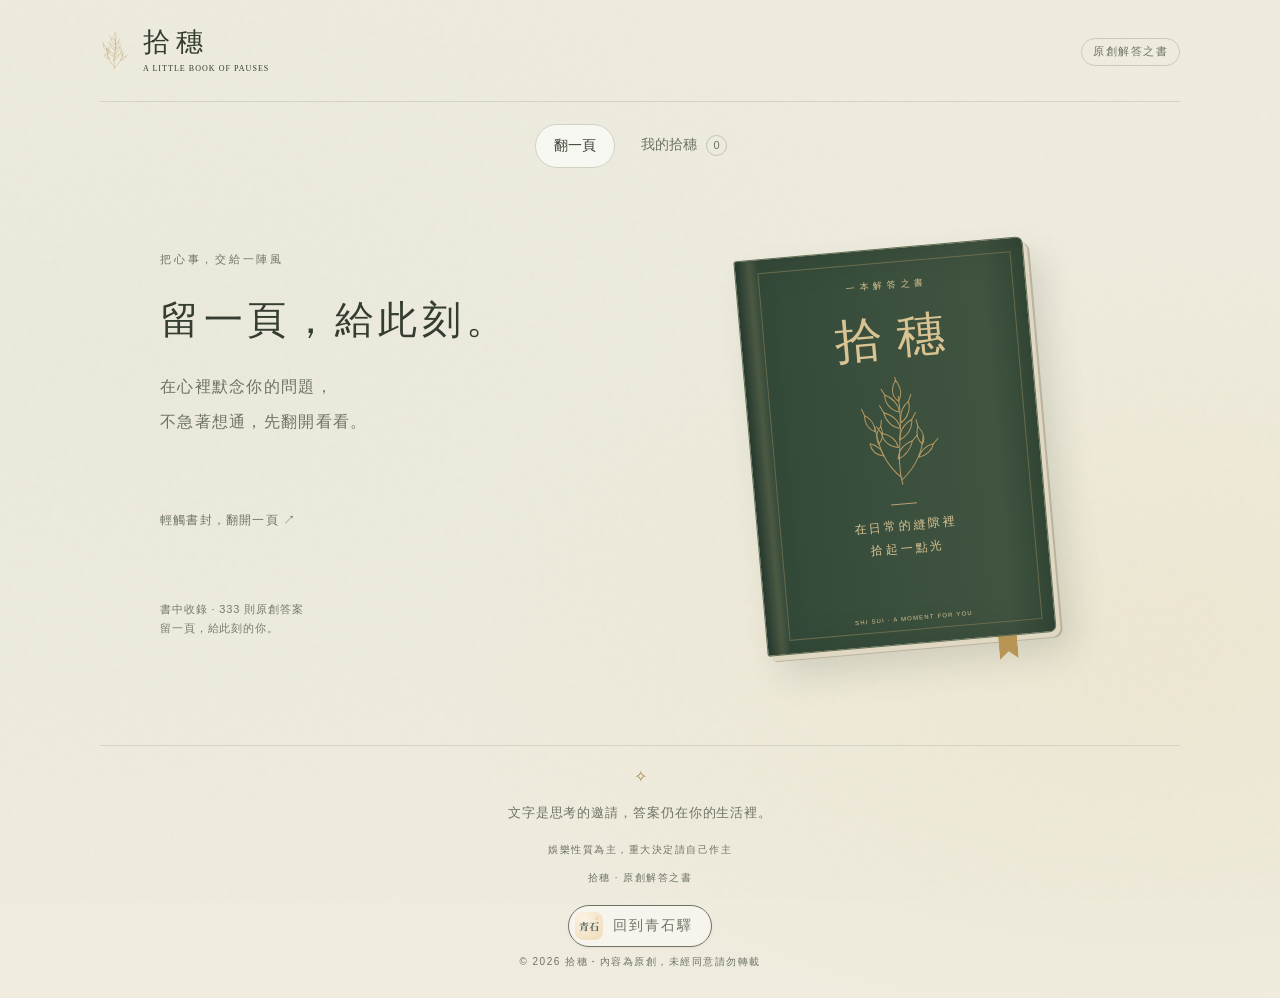
==== commit 18d5647c: "「回到青石驛」改成附圖示的按鈕 Co-Authored-By: Claude Opus 5.5 <noreply@anthropic.com> Claude-Session: https://clau" ====
--- a/docs/index.html
+++ b/docs/index.html
@@ -14,7 +14,7 @@
 </section>
 <section id="saved-view" hidden aria-labelledby="saved-title"><div class="intro"><span class="eyebrow">那些想留下的話</span><h1 id="saved-title" tabindex="-1">我的拾穗</h1><p>有些句子，值得再讀一次。</p></div><p class="storage-note">收藏只存在這個瀏覽器；清除網站資料會使收藏遺失。<br>收藏會保留當時的文字，不隨答案庫更新而改寫。</p><div id="saved-list"></div></section>
 </main>
-<footer><span class="footer-grain" aria-hidden="true">✧</span><p>文字是思考的邀請，答案仍在你的生活裡。</p><small>娛樂性質為主，重大決定請自己作主</small><br><small>拾穗 · 原創解答之書</small><small id="usage" class="usage" hidden></small><a class="home-link" href="https://imqingstone.github.io/">← 回到青石驛</a><small class="copyright">© 2026 拾穗・內容為原創，未經同意請勿轉載</small></footer>
+<footer><span class="footer-grain" aria-hidden="true">✧</span><p>文字是思考的邀請，答案仍在你的生活裡。</p><small>娛樂性質為主，重大決定請自己作主</small><br><small>拾穗 · 原創解答之書</small><small id="usage" class="usage" hidden></small><a class="home-link" href="https://imqingstone.github.io/"><img src="qingstone.png" alt="" width="28" height="28"><span>回到青石驛</span></a><small class="copyright">© 2026 拾穗・內容為原創，未經同意請勿轉載</small></footer>
 <div id="status" class="toast" role="status" aria-live="polite"></div><noscript>請啟用 JavaScript，才能翻頁與使用本機收藏。</noscript>
 <script data-goatcounter="https://imqingstone.goatcounter.com/count" async src="https://gc.zgo.at/count.js"></script>
 </body></html>
--- a/docs/style.css
+++ b/docs/style.css
@@ -2,5 +2,7 @@
 
 .save-button{white-space:nowrap}
 .usage{display:block;margin-top:6px;font-size:12px;letter-spacing:1px}.usage[hidden]{display:none}.copyright{display:block;margin-top:6px}
-.home-link{display:block;width:fit-content;margin:10px auto 2px;padding:6px 10px;font-size:13px;letter-spacing:2px;color:inherit;text-decoration:none;border-bottom:1px solid currentColor}
-.home-link:hover{opacity:.75}
+.home-link{display:flex;align-items:center;gap:10px;width:fit-content;margin:14px auto 6px;padding:6px 18px 6px 6px;border:1px solid currentColor;border-radius:999px;font-size:14px;letter-spacing:2px;line-height:1.4;color:inherit;text-decoration:none;background:rgba(255,255,255,.45);box-shadow:0 1px 3px rgba(0,0,0,.06);transition:transform .15s}
+.home-link img{width:28px;height:28px;border-radius:8px;flex:none;display:block}
+.home-link:hover{transform:translateY(-1px)}
+@media(prefers-reduced-motion:reduce){.home-link{transition:none}.home-link:hover{transform:none}}
